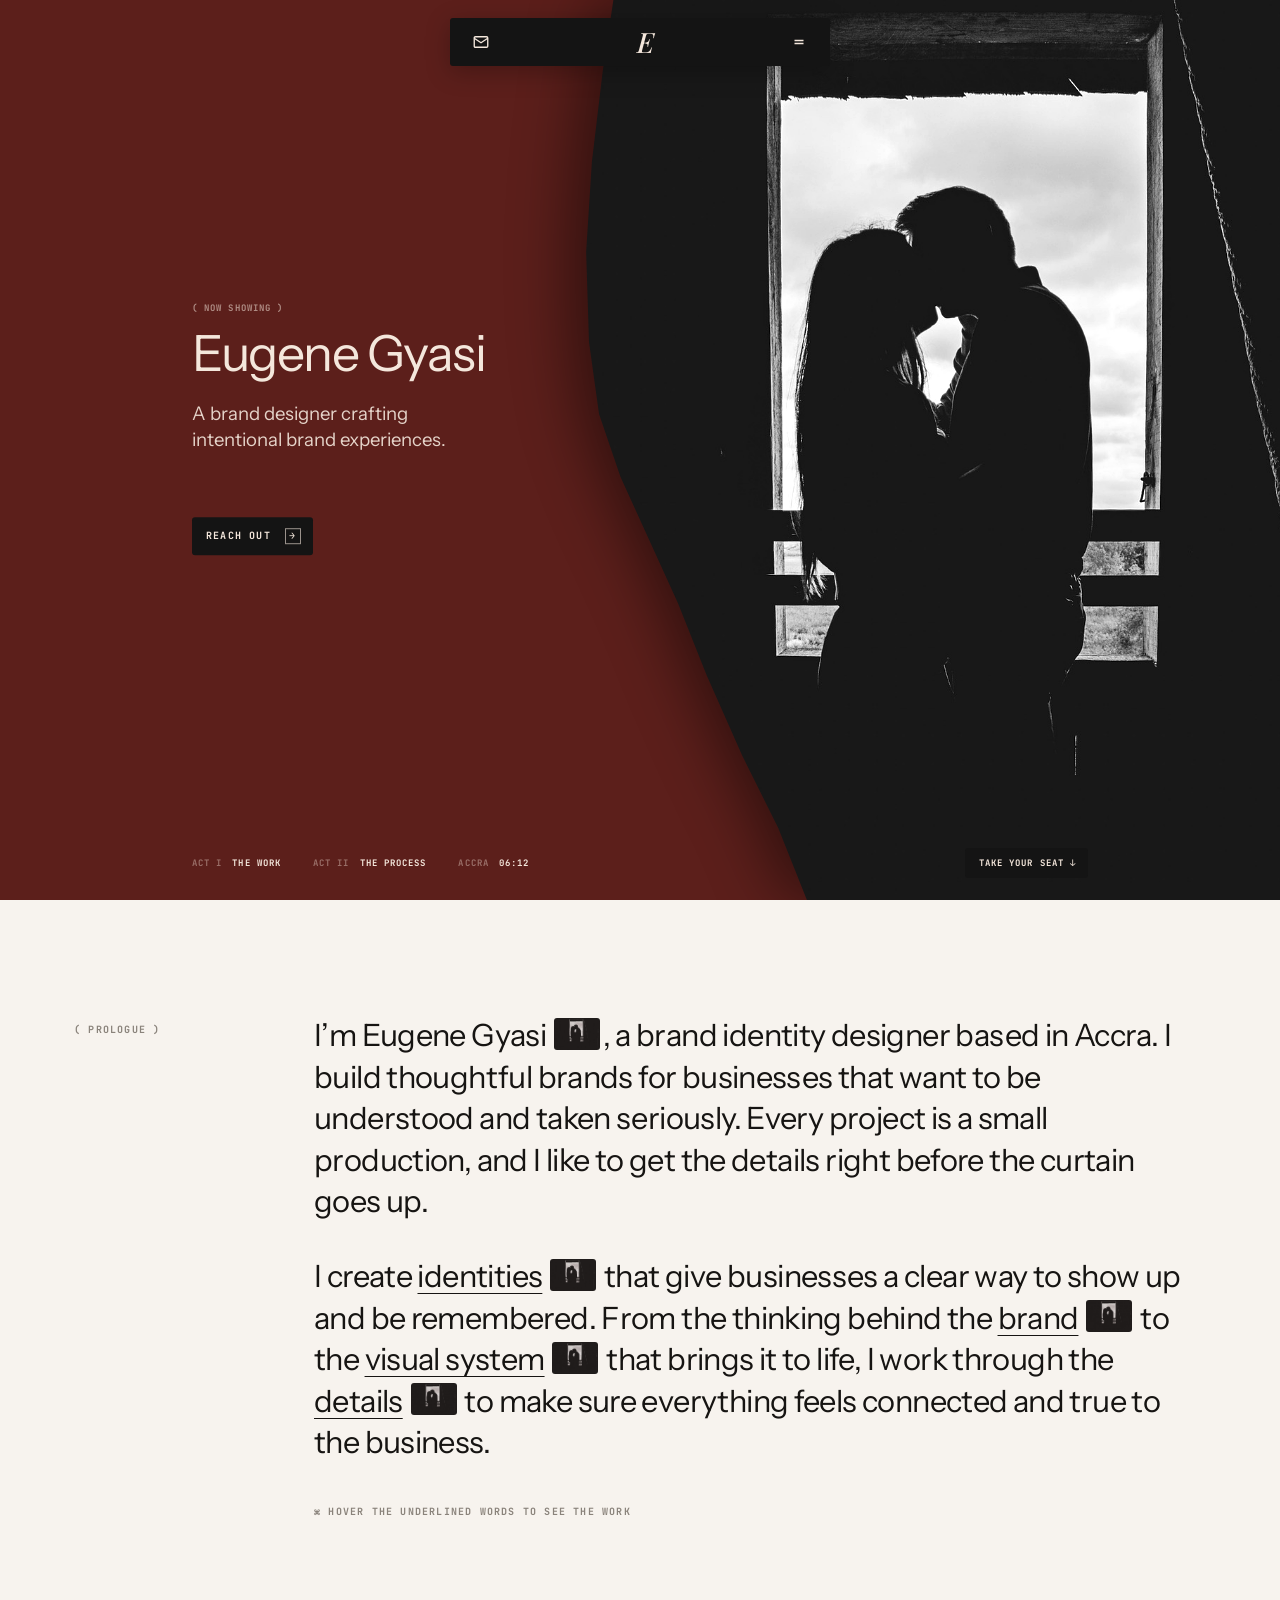
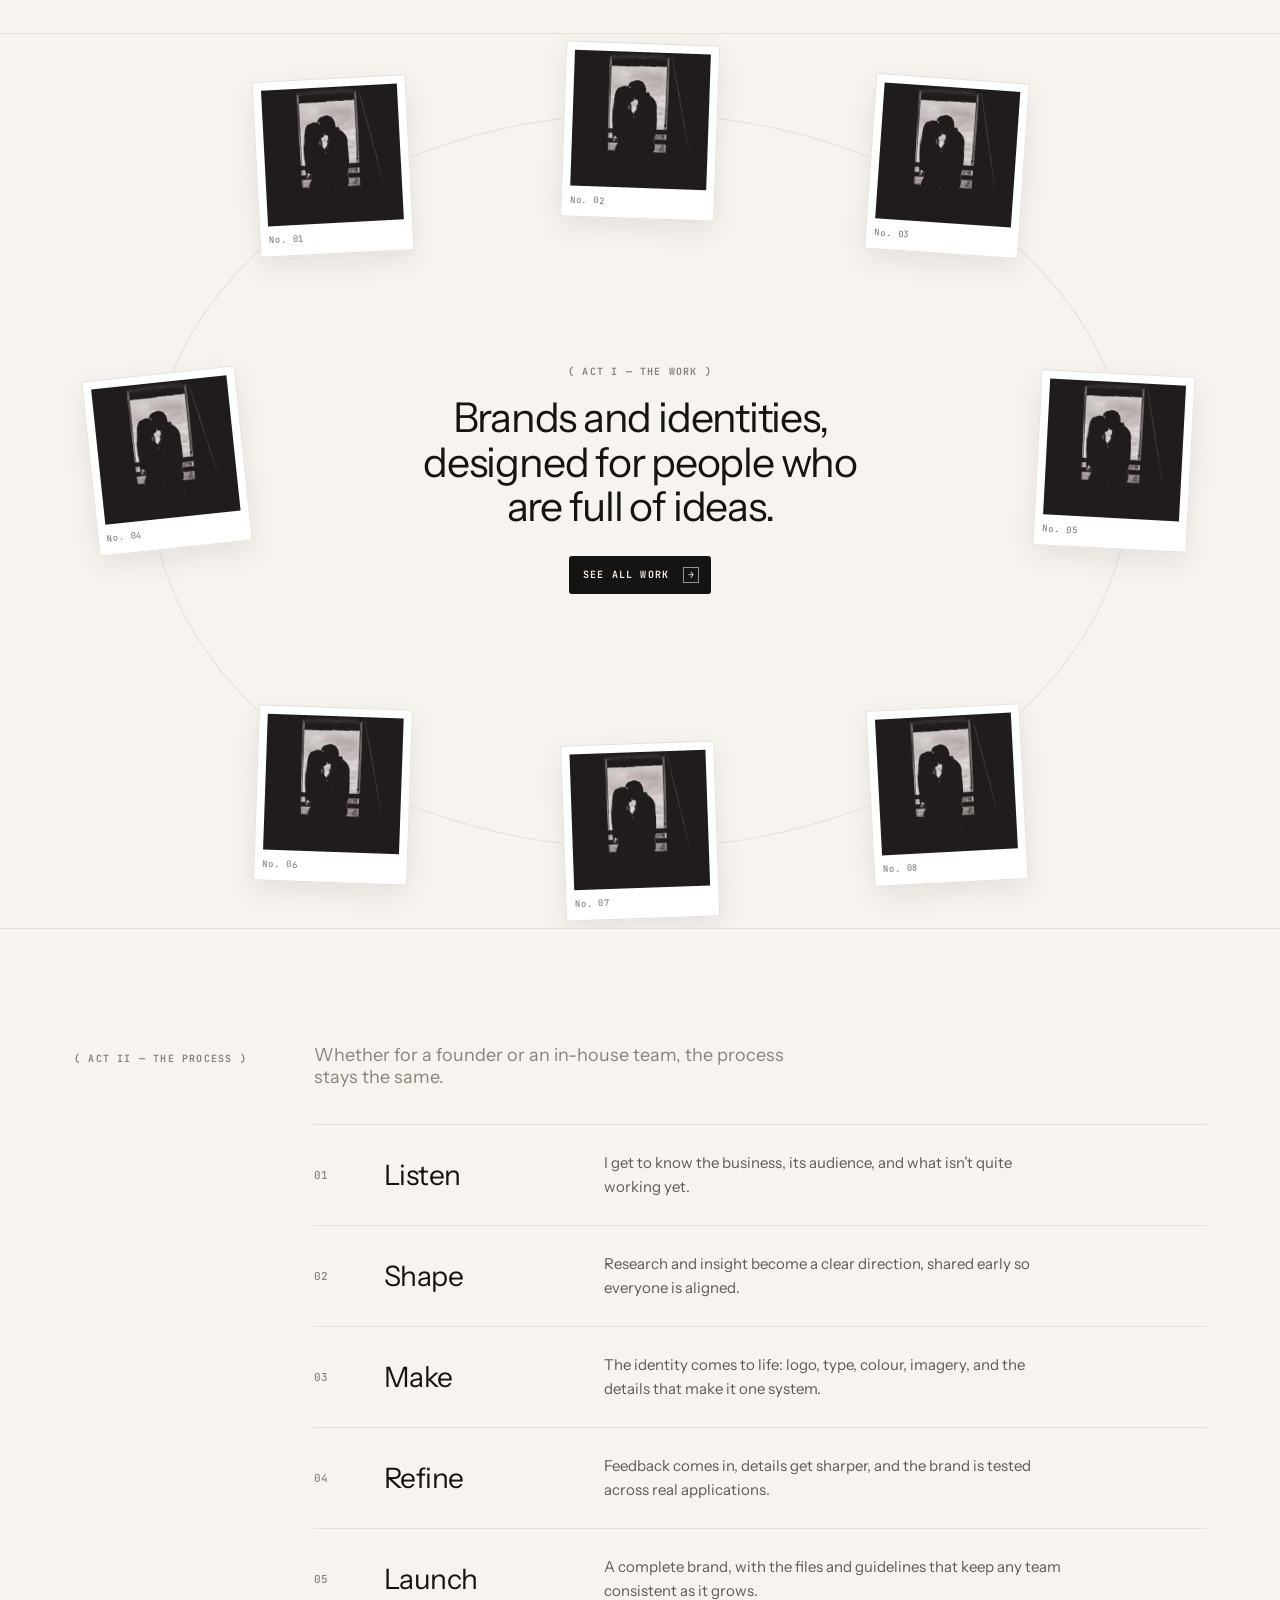
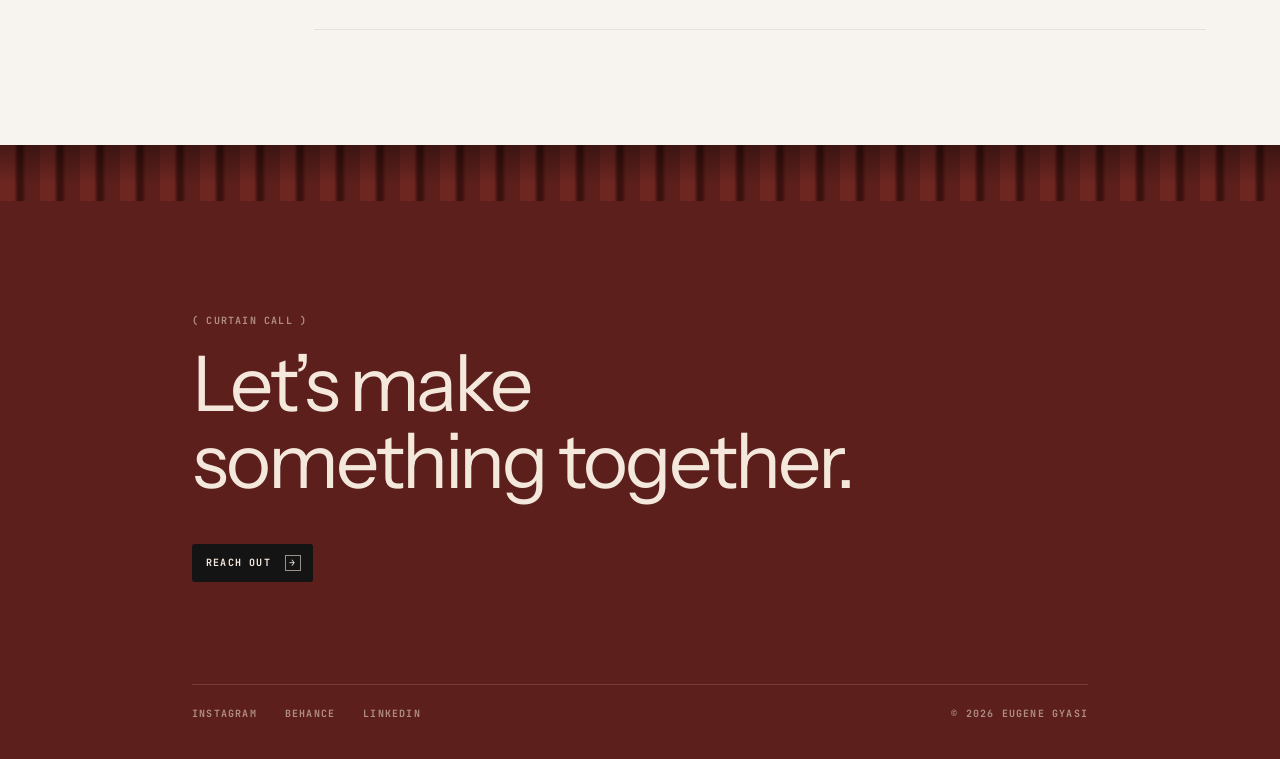
==== index.html @ b12bf0b9 "Add Eugene Gyasi portfolio site Home, work, project detail, process, about and contact pages.  Co-Au" ====
<!doctype html>
<html lang="en">
<head>
  <meta charset="UTF-8">
  <meta name="viewport" content="width=device-width, initial-scale=1.0">
  <title>Eugene Gyasi — Brand Designer</title>

  <link rel="preconnect" href="https://fonts.googleapis.com">
  <link rel="preconnect" href="https://fonts.gstatic.com" crossorigin>
  <link href="https://fonts.googleapis.com/css2?family=Instrument+Sans:wght@400;500&family=JetBrains+Mono:wght@500;700&family=Playfair+Display:ital,wght@1,500&display=swap" rel="stylesheet">

  <style>
    /* ============ TOKENS ============ */
    :root {
      --wine: #5c1f1b;
      --wine-deep: #3e1310;
      --cream: #f4e7dc;
      --cream-muted: rgba(244, 231, 220, .55);
      --paper: #f7f3ee;
      --ink: #161412;
      --muted: #8a837b;
      --line: #e6e0d8;
      --bar: #141414;

      --sans: 'Instrument Sans', 'Helvetica Neue', Arial, sans-serif;
      --mono: 'JetBrains Mono', ui-monospace, monospace;

      --gutter: clamp(20px, 15vw, 280px);
    }

    * { box-sizing: border-box; }
    html { scroll-behavior: smooth; }
    body {
      margin: 0;
      background: var(--paper);
      color: var(--ink);
      font-family: var(--sans);
      -webkit-font-smoothing: antialiased;
    }
    img { display: block; max-width: 100%; }
    a { color: inherit; text-decoration: none; }

    .label {
      font: 700 10px/1 var(--mono);
      letter-spacing: .12em;
      text-transform: uppercase;
    }

    /* Small dark button used for REACH OUT / TAKE YOUR SEAT */
    .btn {
      display: inline-flex;
      align-items: center;
      gap: 14px;
      background: var(--bar);
      color: var(--cream);
      padding: 0 12px 0 14px;
      height: 38px;
      border-radius: 3px;
      font: 700 10px/1 var(--mono);
      letter-spacing: .12em;
      text-transform: uppercase;
      white-space: nowrap;
      transition: background .25s ease, transform .25s ease;
    }
    .btn:hover { background: #000; transform: translateY(-1px); }
    .btn .box {
      display: inline-grid;
      place-items: center;
      width: 16px; height: 16px;
      border: 1px solid rgba(244,231,220,.6);
      font-size: 10px;
    }

    /* ============ NAV ============ */
    .nav {
      position: fixed;
      z-index: 50;
      top: 18px;
      left: 50%;
      transform: translateX(-50%);
      width: min(380px, calc(100% - 32px));
      height: 48px;
      background: var(--bar);
      border-radius: 3px;
      display: flex;
      align-items: center;
      justify-content: space-between;
      padding: 0 22px;
      color: var(--cream);
      box-shadow: 0 6px 24px rgba(0,0,0,.25);
    }
    .nav button {
      background: none; border: 0; padding: 0;
      color: inherit; cursor: pointer;
      display: grid; place-items: center;
    }
    .nav .contact-link {
      display: grid; place-items: center;
      width: 40px; height: 40px; margin-left: -11px;
      cursor: pointer; border-radius: 3px;
      transition: background .2s ease;
    }
    .nav .contact-link:hover { background: rgba(255,255,255,.08); }
    .nav .logo {
      font: italic 500 28px/1 'Playfair Display', Georgia, serif;
    }
    .menu {
      position: absolute;
      top: calc(100% + 6px);
      left: 0; right: 0;
      background: var(--bar);
      border-radius: 3px;
      padding: 10px;
      display: none;
    }
    .menu.open { display: block; }
    .menu a {
      display: flex;
      justify-content: space-between;
      padding: 14px 12px;
      border-bottom: 1px solid rgba(255,255,255,.07);
    }
    .menu a:last-child { border-bottom: 0; }
    .menu a:hover { background: rgba(255,255,255,.05); }

    /* ============ HERO ============ */
    .hero {
      position: relative;
      height: 100vh;
      min-height: 620px;
      background: var(--wine);
      color: var(--cream);
      overflow: hidden;
    }

    /* The image block on the right with a wavy "drape" edge */
    .hero-media {
      position: absolute;
      top: 0; bottom: 0;
      left: 44%;
      right: 0;
      filter: drop-shadow(-18px 0 30px rgba(0,0,0,.45));
    }
    .hero-media .clip {
      width: 100%; height: 100%;
      clip-path: polygon(
        7% 0, 5.5% 8%, 4% 18%, 3.2% 28%, 3.6% 38%, 5% 46%,
        8% 53%, 12% 60%, 16% 67%, 20% 75%, 25% 84%, 30% 92%, 34% 100%,
        100% 100%, 100% 0
      );
    }
    .hero-media img {
      width: 100%; height: 100%;
      object-fit: cover;
      object-position: 40% center;
      filter: grayscale(100%) contrast(1.08) brightness(1.15);
    }

    .hero-content {
      position: absolute;
      z-index: 2;
      left: var(--gutter);
      top: 50%;
      transform: translateY(-58%);
      max-width: 560px;
    }
    .hero-content .label { color: var(--cream-muted); font-size: 9px; }
    .hero h1 {
      font: 400 clamp(42px, 3.9vw, 76px)/1.05 var(--sans);
      letter-spacing: -.03em;
      margin: 14px 0 22px;
    }
    .hero-sub {
      font: 400 clamp(17px, 1.45vw, 26px)/1.4 var(--sans);
      color: var(--cream);
      opacity: .9;
      max-width: 22ch;
      margin: 0 0 clamp(36px, 5vw, 64px);
    }

    .hero-bottom {
      position: absolute;
      z-index: 2;
      left: var(--gutter);
      right: clamp(20px, 15vw, 280px);
      bottom: 22px;
      display: flex;
      align-items: center;
      gap: 32px;
      font: 700 9px/1 var(--mono);
      letter-spacing: .12em;
      text-transform: uppercase;
    }
    .hero-bottom .muted { color: rgba(244,231,220,.4); margin-right: 10px; }
    .hero-bottom a:hover { color: #fff; }
    .hero-bottom .btn { margin-left: auto; height: 30px; font-size: 9px; }

    /* ============ PROLOGUE ============ */
    .section {
      max-width: 1180px;
      margin: 0 auto;
      padding: clamp(64px, 9vw, 140px) 24px;
    }
    .split {
      display: grid;
      grid-template-columns: 200px 1fr;
      gap: 40px;
    }
    .section .label { color: var(--muted); padding-top: 10px; }

    .intro-copy {
      font: 400 clamp(22px, 2.4vw, 38px)/1.35 var(--sans);
      letter-spacing: -.02em;
    }
    .intro-copy p { margin: 0 0 1.1em; }
    .chip {
      display: inline-block;
      width: 1.5em; height: 1.05em;
      object-fit: cover;
      vertical-align: -0.12em;
      border-radius: 3px;
      margin: 0 .08em;
    }
    .hover-word {
      text-decoration: underline;
      text-decoration-thickness: 1px;
      text-underline-offset: .18em;
      cursor: pointer;
    }
    .hover-word:hover { color: var(--wine); }
    .hint { color: var(--muted); font-size: 10px; margin-top: 30px; }

    /* Floating preview for hover words */
    .preview {
      position: fixed;
      z-index: 40;
      width: 240px; height: 300px;
      pointer-events: none;
      border-radius: 4px;
      overflow: hidden;
      box-shadow: 0 20px 50px rgba(0,0,0,.25);
      opacity: 0;
      transform: translate(-50%, -110%) scale(.92);
      transition: opacity .2s ease, transform .2s ease;
    }
    .preview.show { opacity: 1; transform: translate(-50%, -110%) scale(1); }
    .preview img { width: 100%; height: 100%; object-fit: cover; }

    /* ============ WORK ============ */
    .work {
      position: relative;
      height: clamp(620px, 70vw, 900px);
      overflow: hidden;
      border-top: 1px solid var(--line);
      border-bottom: 1px solid var(--line);
      display: grid;
      place-items: center;
    }
    .orbit {
      position: absolute;
      left: 50%; top: 50%;
      width: min(78vw, 980px);
      aspect-ratio: 4 / 3;
      transform: translate(-50%, -50%);
      border: 1px solid var(--line);
      border-radius: 50%;
    }
    .work-center { position: relative; z-index: 3; text-align: center; padding: 0 20px; }
    .work-center .label { color: var(--muted); }
    .work-center h2 {
      font: 400 clamp(28px, 3.2vw, 52px)/1.08 var(--sans);
      letter-spacing: -.03em;
      margin: 18px 0 28px;
    }
    .card {
      position: absolute;
      z-index: 2;
      width: clamp(110px, 12vw, 190px);
      background: #fff;
      padding: 8px 8px 10px;
      border: 1px solid var(--line);
      box-shadow: 0 10px 28px rgba(0,0,0,.08);
      transition: transform .35s ease, box-shadow .35s ease;
    }
    .card:hover { transform: rotate(0) scale(1.06) !important; box-shadow: 0 20px 40px rgba(0,0,0,.16); z-index: 4; }
    .card img { width: 100%; aspect-ratio: 1; object-fit: cover; background: #ddd; }
    .card small { display: block; margin-top: 8px; font: 500 9px var(--mono); color: var(--muted); letter-spacing: .1em; }
    .c1 { left: 20%; top: 5%;  transform: rotate(-3deg); }
    .c2 { left: 50%; top: 1%;  transform: translateX(-50%) rotate(2deg); }
    .c3 { right: 20%; top: 5%; transform: rotate(4deg); }
    .c4 { left: 7%;  top: 38%; transform: rotate(-6deg); }
    .c5 { right: 7%; top: 38%; transform: rotate(3deg); }
    .c6 { left: 20%; bottom: 5%; transform: rotate(2deg); }
    .c7 { left: 50%; bottom: 1%; transform: translateX(-50%) rotate(-2deg); }
    .c8 { right: 20%; bottom: 5%; transform: rotate(-3deg); }

    /* ============ PROCESS ============ */
    .process-lead { font-size: 18px; color: var(--muted); margin: 0 0 36px; max-width: 40ch; }
    .step {
      display: grid;
      grid-template-columns: 70px 220px 1fr;
      align-items: center;
      padding: 26px 0;
      border-top: 1px solid var(--line);
      transition: padding-left .3s ease;
    }
    .step:last-child { border-bottom: 1px solid var(--line); }
    .step:hover { padding-left: 12px; }
    .step-num { font: 500 11px var(--mono); color: var(--muted); }
    .step h3 { font: 400 clamp(24px, 2.2vw, 34px)/1 var(--sans); letter-spacing: -.02em; margin: 0; }
    .step p { margin: 0; color: #5f5a54; font-size: 15px; line-height: 1.6; max-width: 46ch; }
    .step-thumb { display: none; }

    /* ============ FOOTER ============ */
    .curtain {
      height: 56px;
      background:
        linear-gradient(to bottom, rgba(0,0,0,.35), transparent 70%),
        repeating-linear-gradient(90deg, #6e2621 0 14px, #3a110e 18px 22px, #5c1f1b 26px 40px);
    }
    .footer {
      background: var(--wine);
      color: var(--cream);
      padding: clamp(64px, 9vw, 130px) var(--gutter) 40px;
    }
    .footer .label { color: var(--cream-muted); }
    .footer h2 {
      font: 400 clamp(44px, 6vw, 104px)/1 var(--sans);
      letter-spacing: -.04em;
      margin: 20px 0 44px;
    }
    .footer-row {
      display: flex; flex-wrap: wrap; gap: 24px 40px;
      align-items: center; justify-content: space-between;
      margin-top: clamp(64px, 8vw, 120px);
      padding-top: 24px;
      border-top: 1px solid rgba(244,231,220,.15);
    }
    .footer-row nav { display: flex; gap: 28px; }
    .footer-row a:hover { color: #fff; }
    .footer-row .label { font-size: 9px; }

    /* ============ RESPONSIVE ============ */
    @media (max-width: 900px) {
      .hero { min-height: 720px; }
      .hero-media { left: 0; top: 52%; filter: drop-shadow(0 -14px 24px rgba(0,0,0,.4)); }
      .hero-media .clip {
        clip-path: polygon(0 12%, 15% 6%, 35% 2%, 55% 0, 75% 4%, 90% 10%, 100% 16%, 100% 100%, 0 100%);
      }
      .hero-content { top: 110px; transform: none; right: 20px; }
      .hero-bottom { left: 20px; right: 20px; gap: 18px; }
      .hero-bottom .hide-sm { display: none; }

      .split { grid-template-columns: 1fr; gap: 20px; }
      .step { grid-template-columns: 44px 1fr; row-gap: 10px; }
      .step p { grid-column: 2; }

      .work { height: auto; display: block; padding: 70px 20px; }
      .orbit { display: none; }
      .work-center { margin-bottom: 40px; }
      .cards { display: grid; grid-template-columns: repeat(2, 1fr); gap: 16px; }
      .card { position: static; width: auto; transform: none !important; }
    }
    @media (min-width: 901px) {
      .cards { display: contents; }
    }
  </style>
</head>

<body>

  <!-- ================= NAV ================= -->
  <nav class="nav" aria-label="Main navigation">
    <a href="contact.html" class="contact-link" aria-label="Contact" title="Contact">
      <svg width="18" height="18" viewBox="0 0 24 24" fill="none" stroke="currentColor" stroke-width="1.8">
        <rect x="3" y="5" width="18" height="14" rx="1.5"/>
        <path d="M3 7l9 6 9-6"/>
      </svg>
    </a>

    <a href="#top" class="logo" aria-label="Home">E</a>

    <button id="menuButton" aria-label="Open menu" aria-expanded="false">
      <svg width="18" height="18" viewBox="0 0 24 24" fill="none" stroke="currentColor" stroke-width="1.8">
        <path d="M6 10h12M6 14h12"/>
      </svg>
    </button>

    <div class="menu label" id="menu">
      <a href="work.html">The Work</a>
      <a href="process.html">The Process</a>
      <a href="about.html">About</a>
      <a href="contact.html">Contact</a>
    </div>
  </nav>

  <!-- ================= HERO ================= -->
  <header class="hero" id="top">

    <div class="hero-media" aria-hidden="true">
      <div class="clip">
        <!-- Replace with your own hero image (e.g. a fabric / drape shot) -->
        <img src="images/image.png" alt="">
      </div>
    </div>

    <div class="hero-content">
      <div class="label">( Now Showing )</div>
      <h1>Eugene Gyasi</h1>
      <p class="hero-sub">A brand designer crafting intentional brand experiences.</p>
      <a href="#contact" class="btn">Reach Out <span class="box">→</span></a>
    </div>

    <div class="hero-bottom">
      <a href="#work"><span class="muted">Act I</span>The Work</a>
      <a href="#process" class="hide-sm"><span class="muted">Act II</span>The Process</a>
      <span><span class="muted">Accra</span><span id="clock">--:--</span></span>
      <a href="#prologue" class="btn">Take Your Seat ↓</a>
    </div>
  </header>

  <main>

    <!-- ================= PROLOGUE ================= -->
    <section class="section split" id="prologue">
      <div class="label">( Prologue )</div>

      <div class="intro-copy">
        <p>
          I’m Eugene Gyasi <img class="chip" src="https://picsum.photos/seed/eugene-portrait/120/80" alt="">,
          a brand identity designer based in Accra. I build thoughtful brands for businesses that want
          to be understood and taken seriously. Every project is a small production, and I like to get
          the details right before the curtain goes up.
        </p>
        <p>
          I create <span class="hover-word" data-img="https://picsum.photos/seed/identity-work/480/600">identities</span>
          <img class="chip" src="https://picsum.photos/seed/identity-chip/120/80" alt="">
          that give businesses a clear way to show up and be remembered. From the thinking behind the
          <span class="hover-word" data-img="https://picsum.photos/seed/brand-strategy/480/600">brand</span>
          <img class="chip" src="https://picsum.photos/seed/brand-chip/120/80" alt="">
          to the <span class="hover-word" data-img="https://picsum.photos/seed/visual-system/480/600">visual system</span>
          <img class="chip" src="https://picsum.photos/seed/system-chip/120/80" alt="">
          that brings it to life, I work through the
          <span class="hover-word" data-img="https://picsum.photos/seed/fine-details/480/600">details</span>
          <img class="chip" src="https://picsum.photos/seed/details-chip/120/80" alt="">
          to make sure everything feels connected and true to the business.
        </p>
        <div class="label hint">⌘ Hover the underlined words to see the work</div>
      </div>
    </section>

    <!-- ================= WORK ================= -->
    <section class="work" id="work">
      <div class="orbit" aria-hidden="true"></div>

      <div class="work-center">
        <div class="label">( Act I — The Work )</div>
        <h2>Brands and identities,<br>designed for people who<br>are full of ideas.</h2>
        <a class="btn" href="work.html">See All Work <span class="box">→</span></a>
      </div>

      <div class="cards">
        <a href="#" class="card c1"><img src="https://picsum.photos/seed/work-01/400/400" alt="Project 01"><small>No. 01</small></a>
        <a href="#" class="card c2"><img src="https://picsum.photos/seed/work-02/400/400" alt="Project 02"><small>No. 02</small></a>
        <a href="#" class="card c3"><img src="https://picsum.photos/seed/work-03/400/400" alt="Project 03"><small>No. 03</small></a>
        <a href="#" class="card c4"><img src="https://picsum.photos/seed/work-04/400/400" alt="Project 04"><small>No. 04</small></a>
        <a href="#" class="card c5"><img src="https://picsum.photos/seed/work-05/400/400" alt="Project 05"><small>No. 05</small></a>
        <a href="#" class="card c6"><img src="https://picsum.photos/seed/work-06/400/400" alt="Project 06"><small>No. 06</small></a>
        <a href="#" class="card c7"><img src="https://picsum.photos/seed/work-07/400/400" alt="Project 07"><small>No. 07</small></a>
        <a href="#" class="card c8"><img src="https://picsum.photos/seed/work-08/400/400" alt="Project 08"><small>No. 08</small></a>
      </div>
    </section>

    <!-- ================= PROCESS ================= -->
    <section class="section split" id="process">
      <div class="label">( Act II — The Process )</div>

      <div>
        <p class="process-lead">Whether for a founder or an in-house team, the process stays the same.</p>

        <div class="step"><span class="step-num">01</span><h3>Listen</h3>
          <p>I get to know the business, its audience, and what isn’t quite working yet.</p></div>
        <div class="step"><span class="step-num">02</span><h3>Shape</h3>
          <p>Research and insight become a clear direction, shared early so everyone is aligned.</p></div>
        <div class="step"><span class="step-num">03</span><h3>Make</h3>
          <p>The identity comes to life: logo, type, colour, imagery, and the details that make it one system.</p></div>
        <div class="step"><span class="step-num">04</span><h3>Refine</h3>
          <p>Feedback comes in, details get sharper, and the brand is tested across real applications.</p></div>
        <div class="step"><span class="step-num">05</span><h3>Launch</h3>
          <p>A complete brand, with the files and guidelines that keep any team consistent as it grows.</p></div>
      </div>
    </section>

  </main>

  <!-- ================= FOOTER ================= -->
  <div class="curtain" aria-hidden="true"></div>

  <footer class="footer" id="contact">
    <div class="label">( Curtain Call )</div>
    <h2>Let’s make<br>something together.</h2>
    <a href="mailto:hello@eugenegyasi.com" class="btn">Reach Out <span class="box">→</span></a>

    <div class="footer-row label">
      <nav>
        <a href="#">Instagram</a>
        <a href="#">Behance</a>
        <a href="#">LinkedIn</a>
      </nav>
      <span>© <span id="year"></span> Eugene Gyasi</span>
    </div>
  </footer>

  <!-- Hover preview element -->
  <div class="preview" id="preview"><img alt=""></div>

  <script>
    // Menu toggle
    const menuBtn = document.getElementById('menuButton');
    const menu = document.getElementById('menu');
    menuBtn.addEventListener('click', () => {
      const open = menu.classList.toggle('open');
      menuBtn.setAttribute('aria-expanded', open);
    });
    menu.querySelectorAll('a').forEach(a => a.addEventListener('click', () => {
      menu.classList.remove('open');
      menuBtn.setAttribute('aria-expanded', false);
    }));

    // Live Accra clock
    const clock = document.getElementById('clock');
    const tick = () => {
      clock.textContent = new Intl.DateTimeFormat('en-GB', {
        hour: '2-digit', minute: '2-digit', timeZone: 'Africa/Accra'
      }).format(new Date());
    };
    tick(); setInterval(tick, 15000);

    document.getElementById('year').textContent = new Date().getFullYear();

    // Hover-word image preview that follows the cursor
    const preview = document.getElementById('preview');
    const previewImg = preview.querySelector('img');
    document.querySelectorAll('.hover-word').forEach(word => {
      word.addEventListener('mouseenter', () => {
        previewImg.src = word.dataset.img;
        preview.classList.add('show');
      });
      word.addEventListener('mousemove', e => {
        preview.style.left = e.clientX + 'px';
        preview.style.top = e.clientY + 'px';
      });
      word.addEventListener('mouseleave', () => preview.classList.remove('show'));
    });

    // If a placeholder image fails to load (offline), fall back to the local image
    document.querySelectorAll('img').forEach(img => {
      img.addEventListener('error', () => {
        if (!img.src.endsWith('images/image.png')) img.src = 'images/image.png';
      }, { once: true });
    });
  </script>

</body>
</html>
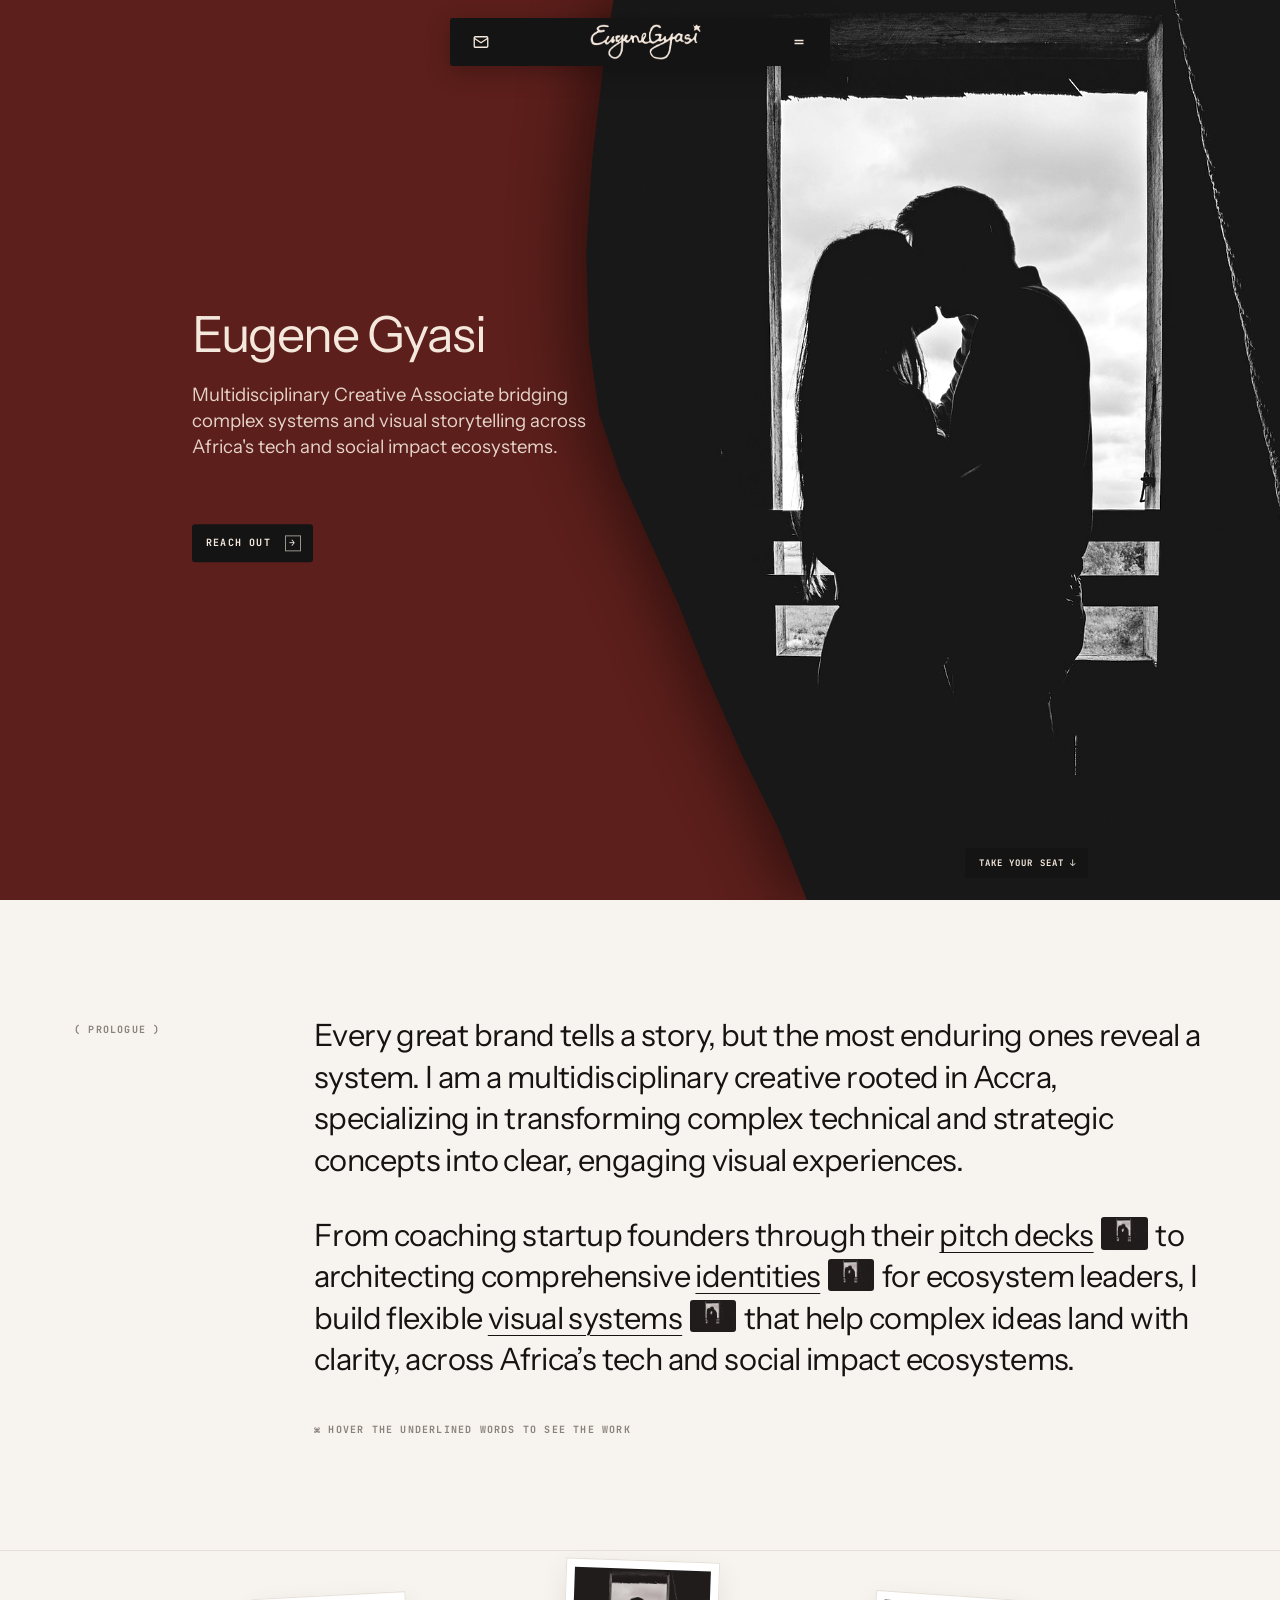
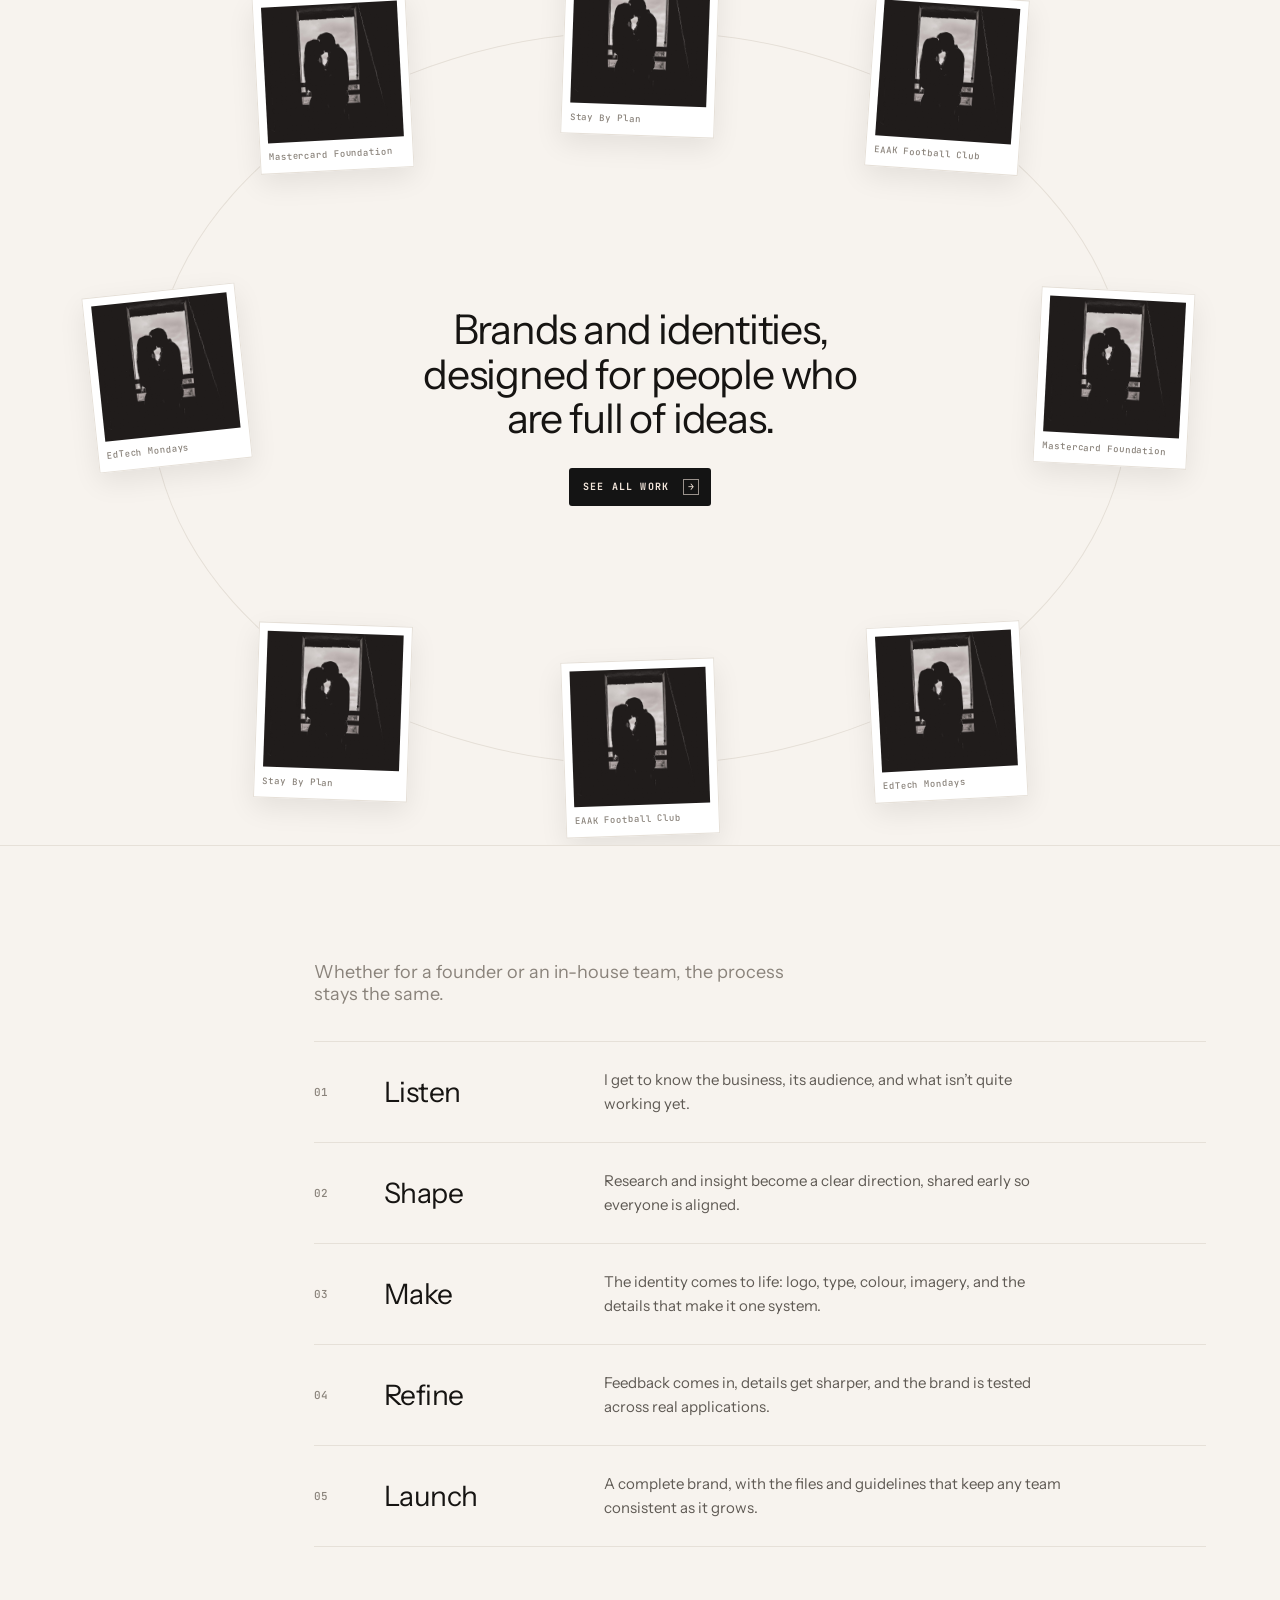
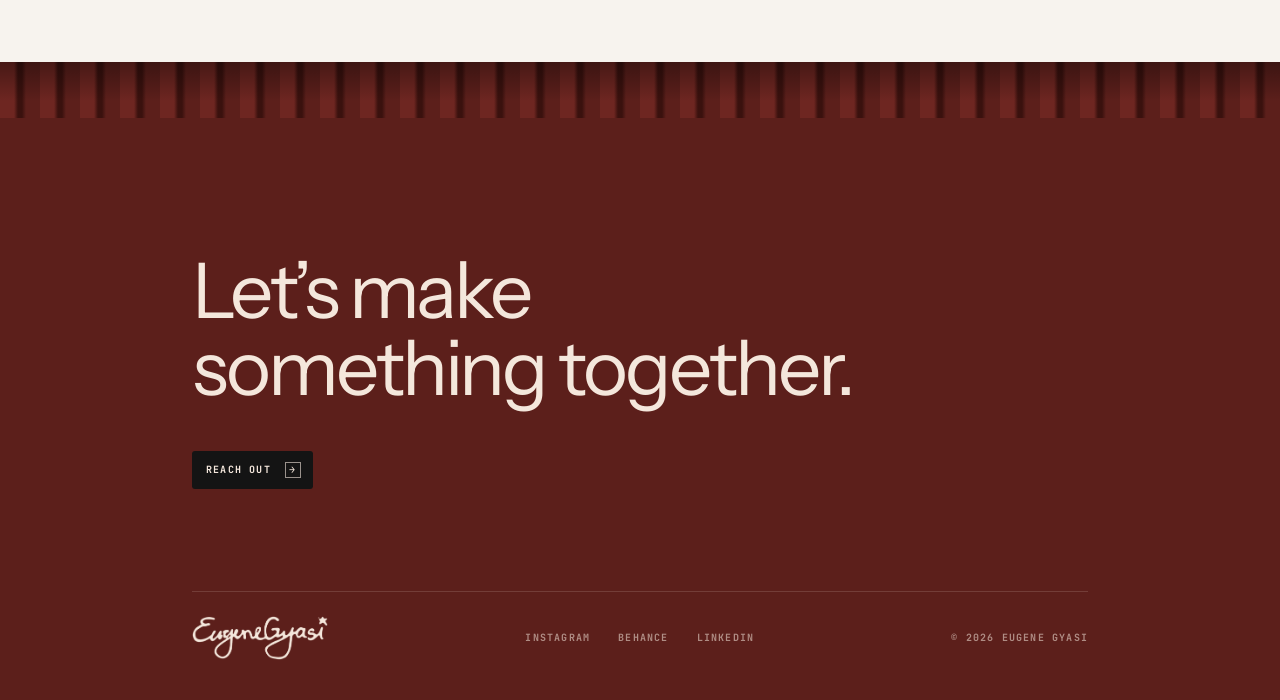
==== commit 636bbea2: "Add real projects, case study pages, services page and logo - Replace sample projects with Mastercar" ====
--- a/index.html
+++ b/index.html
@@ -4,6 +4,8 @@
   <meta charset="UTF-8">
   <meta name="viewport" content="width=device-width, initial-scale=1.0">
   <title>Eugene Gyasi — Brand Designer</title>
+  <link rel="icon" type="image/png" href="images/favicon.png">
+  <link rel="apple-touch-icon" href="images/apple-touch-icon.png">
 
   <link rel="preconnect" href="https://fonts.googleapis.com">
   <link rel="preconnect" href="https://fonts.gstatic.com" crossorigin>
@@ -101,9 +103,9 @@
       transition: background .2s ease;
     }
     .nav .contact-link:hover { background: rgba(255,255,255,.08); }
-    .nav .logo {
-      font: italic 500 28px/1 'Playfair Display', Georgia, serif;
-    }
+    .nav .logo { display: block; line-height: 0; transition: opacity .2s ease; }
+    .nav .logo:hover { opacity: .8; }
+    .nav .logo img { height: 36px; width: auto; }
     .menu {
       position: absolute;
       top: calc(100% + 6px);
@@ -174,7 +176,7 @@
       font: 400 clamp(17px, 1.45vw, 26px)/1.4 var(--sans);
       color: var(--cream);
       opacity: .9;
-      max-width: 22ch;
+      max-width: 34ch;
       margin: 0 0 clamp(36px, 5vw, 64px);
     }
 
@@ -364,6 +366,8 @@
     @media (min-width: 901px) {
       .cards { display: contents; }
     }
+      .footer-logo { display: block; line-height: 0; }
+    .footer-logo img { height: 44px; width: auto; }
   </style>
 </head>
 
@@ -378,7 +382,7 @@
       </svg>
     </a>
 
-    <a href="#top" class="logo" aria-label="Home">E</a>
+    <a href="#top" class="logo" aria-label="Eugene Gyasi — Home"><img src="images/logo-cream.png" alt="Eugene Gyasi" width="1246" height="402"></a>
 
     <button id="menuButton" aria-label="Open menu" aria-expanded="false">
       <svg width="18" height="18" viewBox="0 0 24 24" fill="none" stroke="currentColor" stroke-width="1.8">
@@ -388,6 +392,8 @@
 
     <div class="menu label" id="menu">
       <a href="work.html">The Work</a>
+      <a href="case-studies/index.html">Case Studies</a>
+      <a href="services.html">Services</a>
       <a href="process.html">The Process</a>
       <a href="about.html">About</a>
       <a href="contact.html">Contact</a>
@@ -405,16 +411,12 @@
     </div>
 
     <div class="hero-content">
-      <div class="label">( Now Showing )</div>
       <h1>Eugene Gyasi</h1>
-      <p class="hero-sub">A brand designer crafting intentional brand experiences.</p>
-      <a href="#contact" class="btn">Reach Out <span class="box">→</span></a>
+      <p class="hero-sub">Multidisciplinary Creative Associate bridging complex systems and visual storytelling across Africa's tech and social impact ecosystems.</p>
+      <a href="contact.html" class="btn">Reach Out <span class="box">→</span></a>
     </div>
 
     <div class="hero-bottom">
-      <a href="#work"><span class="muted">Act I</span>The Work</a>
-      <a href="#process" class="hide-sm"><span class="muted">Act II</span>The Process</a>
-      <span><span class="muted">Accra</span><span id="clock">--:--</span></span>
       <a href="#prologue" class="btn">Take Your Seat ↓</a>
     </div>
   </header>
@@ -427,23 +429,21 @@
 
       <div class="intro-copy">
         <p>
-          I’m Eugene Gyasi <img class="chip" src="https://picsum.photos/seed/eugene-portrait/120/80" alt="">,
-          a brand identity designer based in Accra. I build thoughtful brands for businesses that want
-          to be understood and taken seriously. Every project is a small production, and I like to get
-          the details right before the curtain goes up.
+          Every great brand tells a story, but the most enduring ones reveal a system. I am a
+          multidisciplinary creative rooted in Accra, specializing in transforming complex technical
+          and strategic concepts into clear, engaging visual experiences.
         </p>
         <p>
-          I create <span class="hover-word" data-img="https://picsum.photos/seed/identity-work/480/600">identities</span>
+          From coaching startup founders through their
+          <span class="hover-word" data-img="https://picsum.photos/seed/pitch-decks/480/600">pitch decks</span>
+          <img class="chip" src="https://picsum.photos/seed/brand-chip/120/80" alt="">
+          to architecting comprehensive
+          <span class="hover-word" data-img="https://picsum.photos/seed/identity-work/480/600">identities</span>
           <img class="chip" src="https://picsum.photos/seed/identity-chip/120/80" alt="">
-          that give businesses a clear way to show up and be remembered. From the thinking behind the
-          <span class="hover-word" data-img="https://picsum.photos/seed/brand-strategy/480/600">brand</span>
-          <img class="chip" src="https://picsum.photos/seed/brand-chip/120/80" alt="">
-          to the <span class="hover-word" data-img="https://picsum.photos/seed/visual-system/480/600">visual system</span>
+          for ecosystem leaders, I build flexible
+          <span class="hover-word" data-img="https://picsum.photos/seed/visual-system/480/600">visual systems</span>
           <img class="chip" src="https://picsum.photos/seed/system-chip/120/80" alt="">
-          that brings it to life, I work through the
-          <span class="hover-word" data-img="https://picsum.photos/seed/fine-details/480/600">details</span>
-          <img class="chip" src="https://picsum.photos/seed/details-chip/120/80" alt="">
-          to make sure everything feels connected and true to the business.
+          that help complex ideas land with clarity, across Africa’s tech and social impact ecosystems.
         </p>
         <div class="label hint">⌘ Hover the underlined words to see the work</div>
       </div>
@@ -454,26 +454,25 @@
       <div class="orbit" aria-hidden="true"></div>
 
       <div class="work-center">
-        <div class="label">( Act I — The Work )</div>
         <h2>Brands and identities,<br>designed for people who<br>are full of ideas.</h2>
         <a class="btn" href="work.html">See All Work <span class="box">→</span></a>
       </div>
 
       <div class="cards">
-        <a href="#" class="card c1"><img src="https://picsum.photos/seed/work-01/400/400" alt="Project 01"><small>No. 01</small></a>
-        <a href="#" class="card c2"><img src="https://picsum.photos/seed/work-02/400/400" alt="Project 02"><small>No. 02</small></a>
-        <a href="#" class="card c3"><img src="https://picsum.photos/seed/work-03/400/400" alt="Project 03"><small>No. 03</small></a>
-        <a href="#" class="card c4"><img src="https://picsum.photos/seed/work-04/400/400" alt="Project 04"><small>No. 04</small></a>
-        <a href="#" class="card c5"><img src="https://picsum.photos/seed/work-05/400/400" alt="Project 05"><small>No. 05</small></a>
-        <a href="#" class="card c6"><img src="https://picsum.photos/seed/work-06/400/400" alt="Project 06"><small>No. 06</small></a>
-        <a href="#" class="card c7"><img src="https://picsum.photos/seed/work-07/400/400" alt="Project 07"><small>No. 07</small></a>
-        <a href="#" class="card c8"><img src="https://picsum.photos/seed/work-08/400/400" alt="Project 08"><small>No. 08</small></a>
+        <a href="case-studies/mastercard-foundation-edtech-fellowship.html" class="card c1"><img src="https://picsum.photos/seed/mcf-hero/400/400" alt="Mastercard Foundation"><small>Mastercard Foundation</small></a>
+        <a href="case-studies/stay-by-plan.html" class="card c2"><img src="https://picsum.photos/seed/sbp-hero/400/400" alt="Stay By Plan"><small>Stay By Plan</small></a>
+        <a href="case-studies/eaak-football-club.html" class="card c3"><img src="https://picsum.photos/seed/eaak-hero/400/400" alt="EAAK Football Club"><small>EAAK Football Club</small></a>
+        <a href="case-studies/edtech-mondays.html" class="card c4"><img src="https://picsum.photos/seed/etm-hero/400/400" alt="EdTech Mondays"><small>EdTech Mondays</small></a>
+        <a href="case-studies/mastercard-foundation-edtech-fellowship.html" class="card c5"><img src="https://picsum.photos/seed/mcf-4/400/400" alt="Mastercard Foundation"><small>Mastercard Foundation</small></a>
+        <a href="case-studies/stay-by-plan.html" class="card c6"><img src="https://picsum.photos/seed/sbp-4/400/400" alt="Stay By Plan"><small>Stay By Plan</small></a>
+        <a href="case-studies/eaak-football-club.html" class="card c7"><img src="https://picsum.photos/seed/eaak-4/400/400" alt="EAAK Football Club"><small>EAAK Football Club</small></a>
+        <a href="case-studies/edtech-mondays.html" class="card c8"><img src="https://picsum.photos/seed/etm-4/400/400" alt="EdTech Mondays"><small>EdTech Mondays</small></a>
       </div>
     </section>
 
     <!-- ================= PROCESS ================= -->
     <section class="section split" id="process">
-      <div class="label">( Act II — The Process )</div>
+      <div aria-hidden="true"></div>
 
       <div>
         <p class="process-lead">Whether for a founder or an in-house team, the process stays the same.</p>
@@ -497,11 +496,11 @@
   <div class="curtain" aria-hidden="true"></div>
 
   <footer class="footer" id="contact">
-    <div class="label">( Curtain Call )</div>
     <h2>Let’s make<br>something together.</h2>
-    <a href="mailto:hello@eugenegyasi.com" class="btn">Reach Out <span class="box">→</span></a>
+    <a href="contact.html" class="btn">Reach Out <span class="box">→</span></a>
 
     <div class="footer-row label">
+      <a href="index.html" class="footer-logo" aria-label="Eugene Gyasi — Home"><img src="images/logo-cream.png" alt="Eugene Gyasi" width="1246" height="402"></a>
       <nav>
         <a href="#">Instagram</a>
         <a href="#">Behance</a>
@@ -526,15 +525,6 @@
       menu.classList.remove('open');
       menuBtn.setAttribute('aria-expanded', false);
     }));
-
-    // Live Accra clock
-    const clock = document.getElementById('clock');
-    const tick = () => {
-      clock.textContent = new Intl.DateTimeFormat('en-GB', {
-        hour: '2-digit', minute: '2-digit', timeZone: 'Africa/Accra'
-      }).format(new Date());
-    };
-    tick(); setInterval(tick, 15000);
 
     document.getElementById('year').textContent = new Date().getFullYear();
 
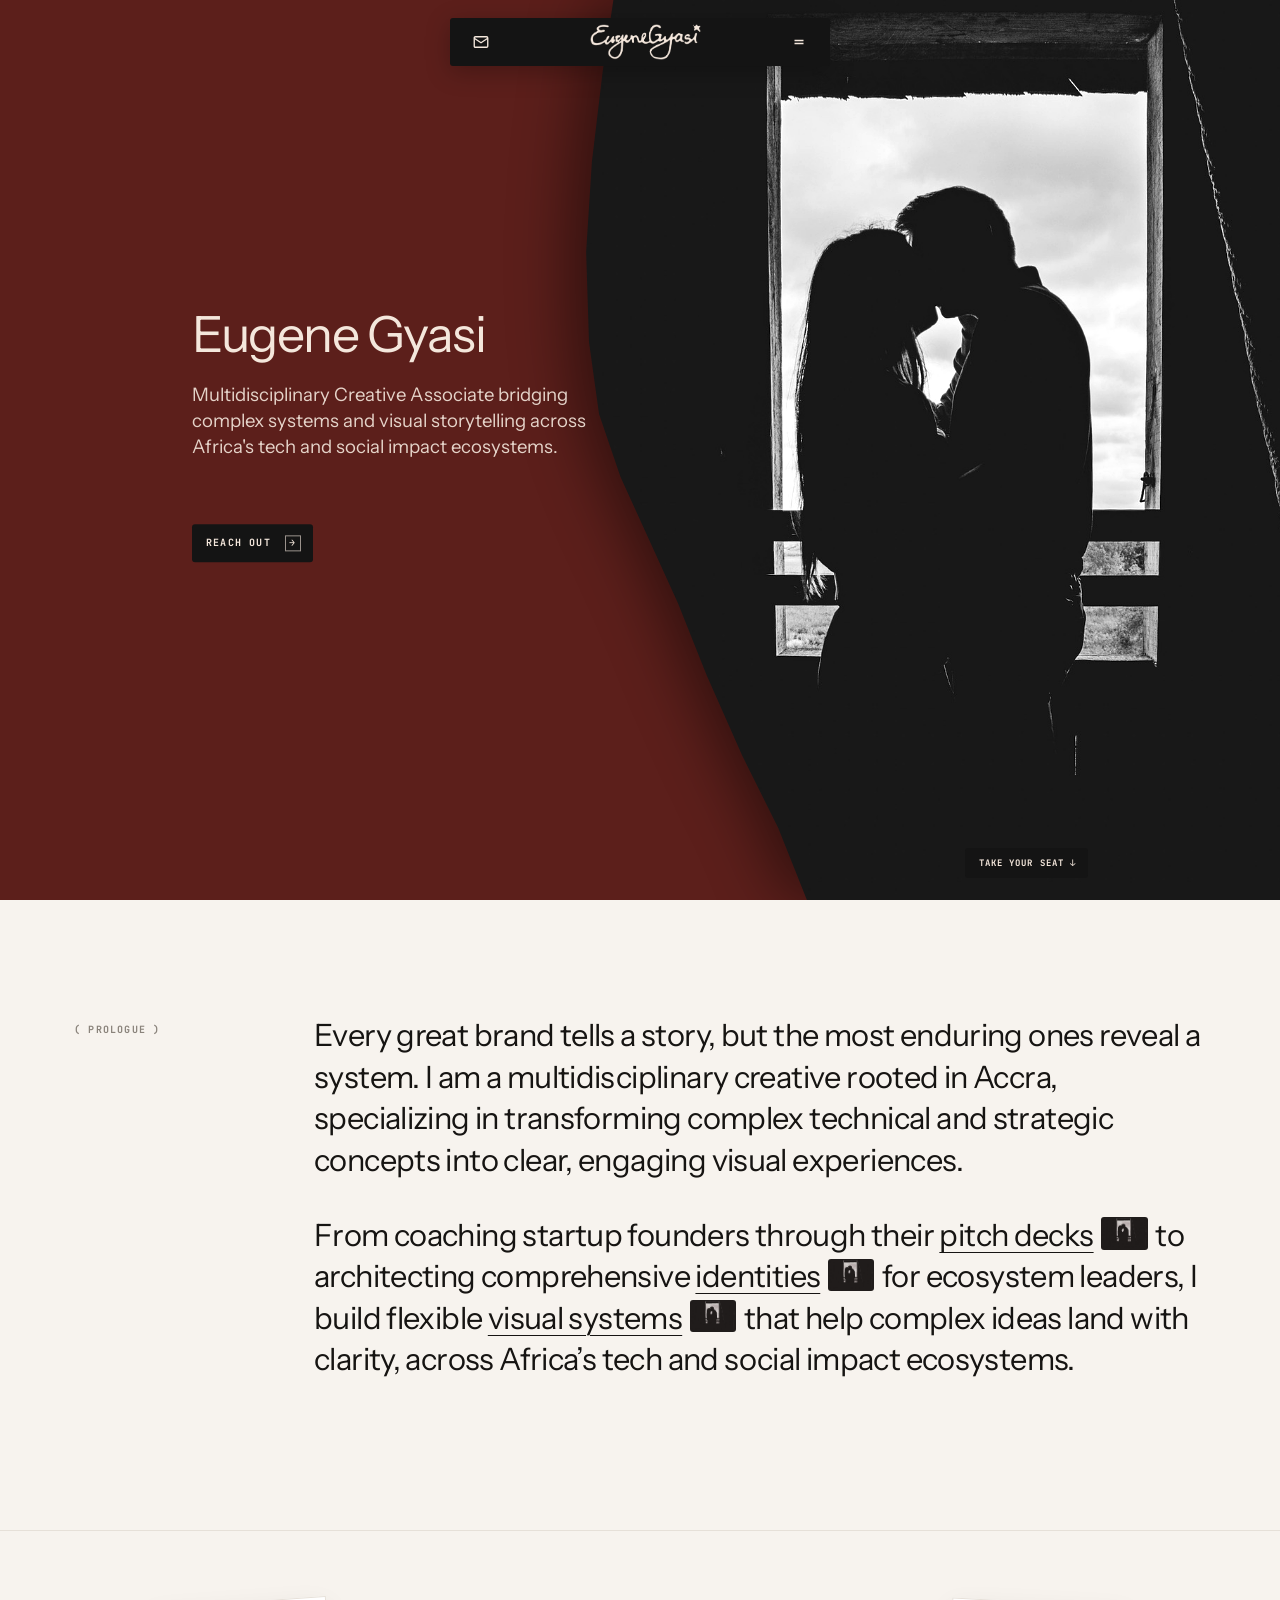
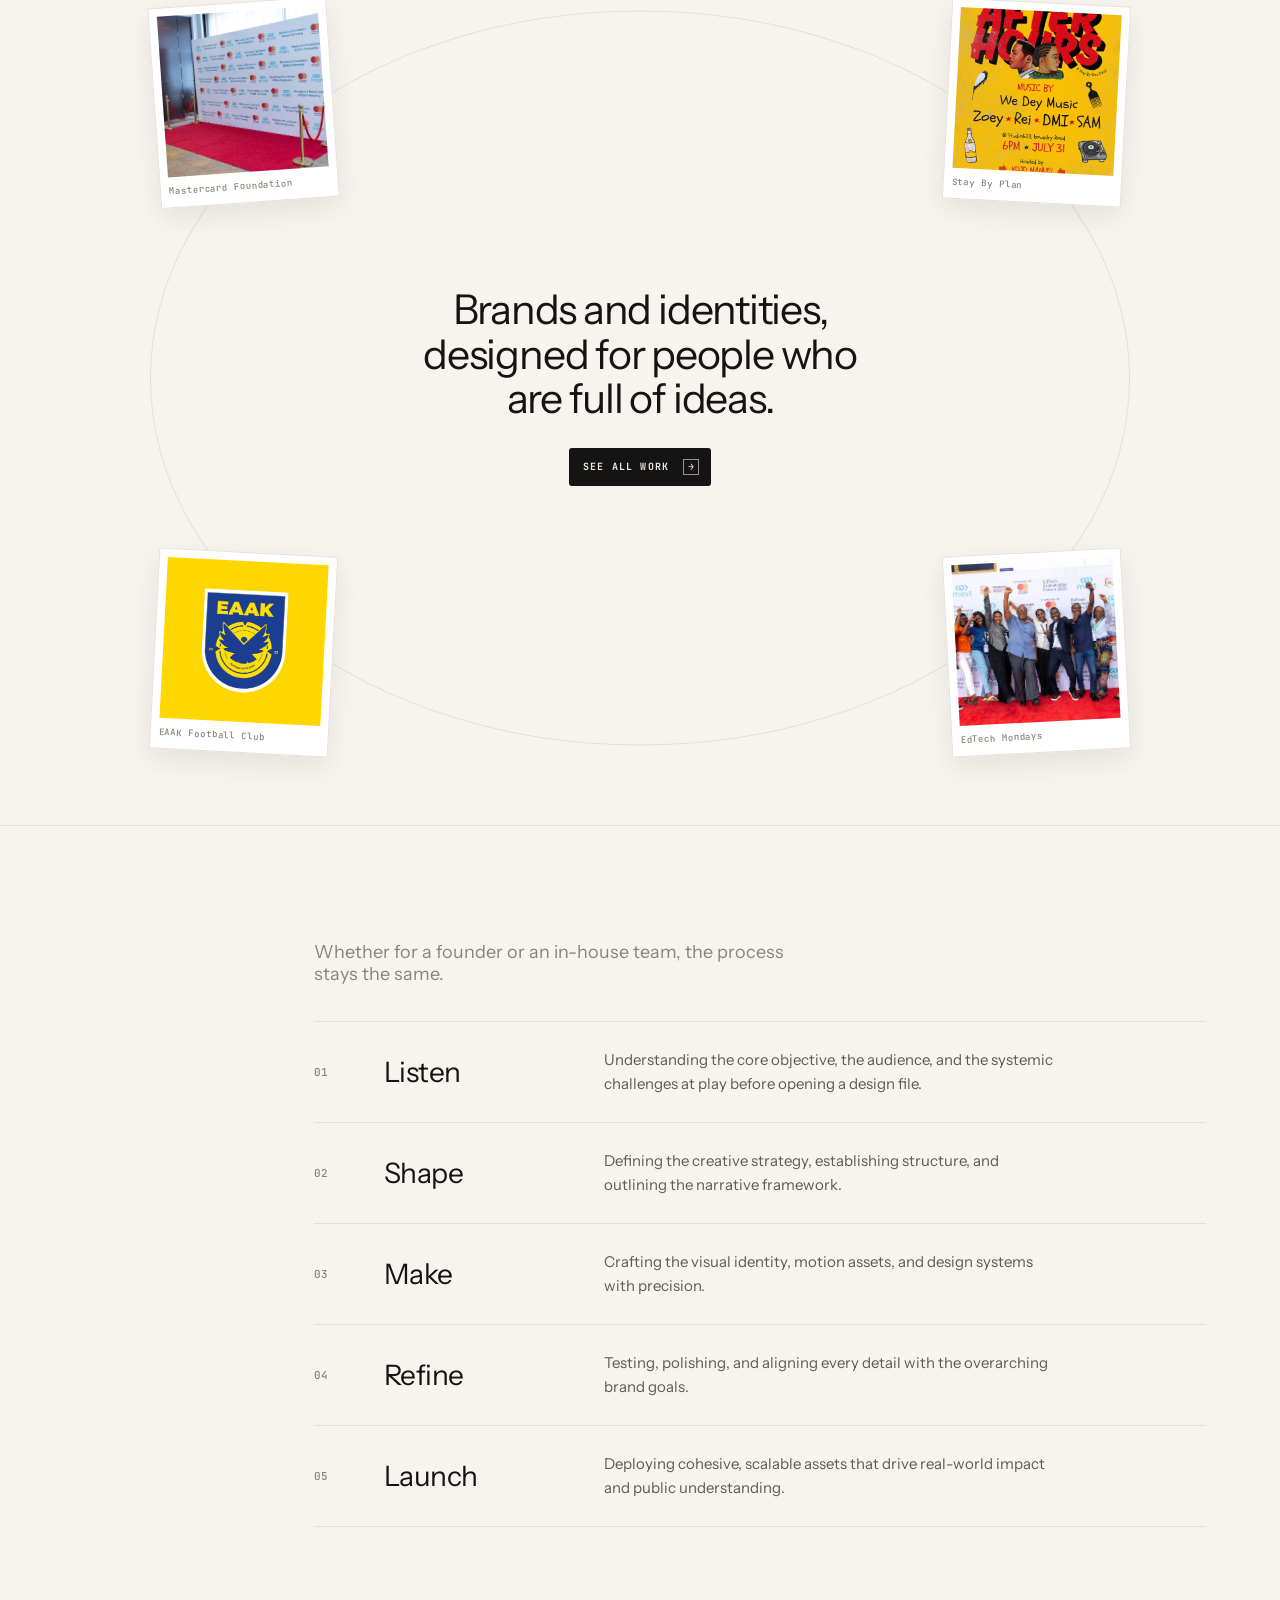
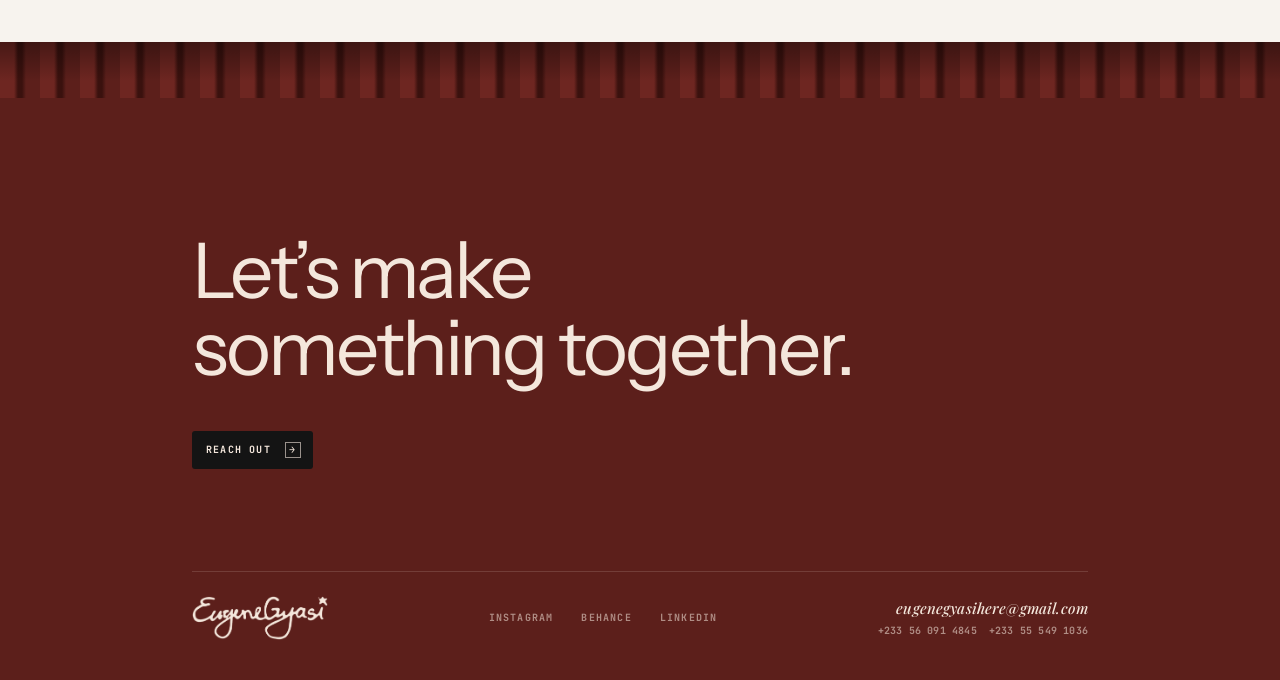
==== commit 2f1788f0: "Add real project images, new About page and footer contact details - Real images and videos for all " ====
--- a/index.html
+++ b/index.html
@@ -230,7 +230,6 @@
       cursor: pointer;
     }
     .hover-word:hover { color: var(--wine); }
-    .hint { color: var(--muted); font-size: 10px; margin-top: 30px; }
 
     /* Floating preview for hover words */
     .preview {
@@ -277,7 +276,7 @@
     .card {
       position: absolute;
       z-index: 2;
-      width: clamp(110px, 12vw, 190px);
+      width: clamp(130px, 14vw, 220px);
       background: #fff;
       padding: 8px 8px 10px;
       border: 1px solid var(--line);
@@ -287,14 +286,10 @@
     .card:hover { transform: rotate(0) scale(1.06) !important; box-shadow: 0 20px 40px rgba(0,0,0,.16); z-index: 4; }
     .card img { width: 100%; aspect-ratio: 1; object-fit: cover; background: #ddd; }
     .card small { display: block; margin-top: 8px; font: 500 9px var(--mono); color: var(--muted); letter-spacing: .1em; }
-    .c1 { left: 20%; top: 5%;  transform: rotate(-3deg); }
-    .c2 { left: 50%; top: 1%;  transform: translateX(-50%) rotate(2deg); }
-    .c3 { right: 20%; top: 5%; transform: rotate(4deg); }
-    .c4 { left: 7%;  top: 38%; transform: rotate(-6deg); }
-    .c5 { right: 7%; top: 38%; transform: rotate(3deg); }
-    .c6 { left: 20%; bottom: 5%; transform: rotate(2deg); }
-    .c7 { left: 50%; bottom: 1%; transform: translateX(-50%) rotate(-2deg); }
-    .c8 { right: 20%; bottom: 5%; transform: rotate(-3deg); }
+    .c1 { left: 12%;  top: 8%;     transform: rotate(-4deg); }
+    .c2 { right: 12%; top: 8%;     transform: rotate(3deg); }
+    .c3 { left: 12%;  bottom: 8%;  transform: rotate(3deg); }
+    .c4 { right: 12%; bottom: 8%;  transform: rotate(-3deg); }
 
     /* ============ PROCESS ============ */
     .process-lead { font-size: 18px; color: var(--muted); margin: 0 0 36px; max-width: 40ch; }
@@ -368,6 +363,15 @@
     }
       .footer-logo { display: block; line-height: 0; }
     .footer-logo img { height: 44px; width: auto; }
+    .footer-contact { display: flex; flex-direction: column; align-items: flex-end; gap: 10px; text-align: right; }
+    .footer-contact .email { font: italic 500 clamp(15px, 1.15vw, 18px)/1 'Playfair Display', Georgia, serif; letter-spacing: .01em; text-transform: none; color: var(--cream); }
+    .footer-contact .phones { display: flex; flex-wrap: wrap; justify-content: flex-end; gap: 6px 12px; letter-spacing: .02em; color: var(--cream-muted); }
+    .footer-contact a { transition: color .2s ease; }
+    .footer-contact a:hover { color: #fff; }
+    @media (max-width: 700px) {
+      .footer-contact { align-items: flex-start; text-align: left; width: 100%; }
+      .footer-contact .phones { justify-content: flex-start; }
+    }
   </style>
 </head>
 
@@ -445,7 +449,6 @@
           <img class="chip" src="https://picsum.photos/seed/system-chip/120/80" alt="">
           that help complex ideas land with clarity, across Africa’s tech and social impact ecosystems.
         </p>
-        <div class="label hint">⌘ Hover the underlined words to see the work</div>
       </div>
     </section>
 
@@ -459,14 +462,10 @@
       </div>
 
       <div class="cards">
-        <a href="case-studies/mastercard-foundation-edtech-fellowship.html" class="card c1"><img src="https://picsum.photos/seed/mcf-hero/400/400" alt="Mastercard Foundation"><small>Mastercard Foundation</small></a>
-        <a href="case-studies/stay-by-plan.html" class="card c2"><img src="https://picsum.photos/seed/sbp-hero/400/400" alt="Stay By Plan"><small>Stay By Plan</small></a>
-        <a href="case-studies/eaak-football-club.html" class="card c3"><img src="https://picsum.photos/seed/eaak-hero/400/400" alt="EAAK Football Club"><small>EAAK Football Club</small></a>
-        <a href="case-studies/edtech-mondays.html" class="card c4"><img src="https://picsum.photos/seed/etm-hero/400/400" alt="EdTech Mondays"><small>EdTech Mondays</small></a>
-        <a href="case-studies/mastercard-foundation-edtech-fellowship.html" class="card c5"><img src="https://picsum.photos/seed/mcf-4/400/400" alt="Mastercard Foundation"><small>Mastercard Foundation</small></a>
-        <a href="case-studies/stay-by-plan.html" class="card c6"><img src="https://picsum.photos/seed/sbp-4/400/400" alt="Stay By Plan"><small>Stay By Plan</small></a>
-        <a href="case-studies/eaak-football-club.html" class="card c7"><img src="https://picsum.photos/seed/eaak-4/400/400" alt="EAAK Football Club"><small>EAAK Football Club</small></a>
-        <a href="case-studies/edtech-mondays.html" class="card c8"><img src="https://picsum.photos/seed/etm-4/400/400" alt="EdTech Mondays"><small>EdTech Mondays</small></a>
+        <a href="case-studies/mastercard-foundation-edtech-fellowship.html" class="card c1"><img src="images/projects/mastercard-foundation-edtech-fellowship/step-and-repeat.jpg" alt="Mastercard Foundation"><small>Mastercard Foundation</small></a>
+        <a href="case-studies/stay-by-plan.html" class="card c2"><img src="images/projects/stay-by-plan/after-hours-dj-list.jpg" alt="Stay By Plan"><small>Stay By Plan</small></a>
+        <a href="case-studies/eaak-football-club.html" class="card c3"><img src="images/projects/eaak-football-club/logo-yellow.jpg" alt="EAAK Football Club"><small>EAAK Football Club</small></a>
+        <a href="case-studies/edtech-mondays.html" class="card c4"><img src="images/projects/edtech-mondays/step-and-repeat-team.jpg" alt="EdTech Mondays"><small>EdTech Mondays</small></a>
       </div>
     </section>
 
@@ -478,15 +477,15 @@
         <p class="process-lead">Whether for a founder or an in-house team, the process stays the same.</p>
 
         <div class="step"><span class="step-num">01</span><h3>Listen</h3>
-          <p>I get to know the business, its audience, and what isn’t quite working yet.</p></div>
+          <p>Understanding the core objective, the audience, and the systemic challenges at play before opening a design file.</p></div>
         <div class="step"><span class="step-num">02</span><h3>Shape</h3>
-          <p>Research and insight become a clear direction, shared early so everyone is aligned.</p></div>
+          <p>Defining the creative strategy, establishing structure, and outlining the narrative framework.</p></div>
         <div class="step"><span class="step-num">03</span><h3>Make</h3>
-          <p>The identity comes to life: logo, type, colour, imagery, and the details that make it one system.</p></div>
+          <p>Crafting the visual identity, motion assets, and design systems with precision.</p></div>
         <div class="step"><span class="step-num">04</span><h3>Refine</h3>
-          <p>Feedback comes in, details get sharper, and the brand is tested across real applications.</p></div>
+          <p>Testing, polishing, and aligning every detail with the overarching brand goals.</p></div>
         <div class="step"><span class="step-num">05</span><h3>Launch</h3>
-          <p>A complete brand, with the files and guidelines that keep any team consistent as it grows.</p></div>
+          <p>Deploying cohesive, scalable assets that drive real-world impact and public understanding.</p></div>
       </div>
     </section>
 
@@ -502,11 +501,17 @@
     <div class="footer-row label">
       <a href="index.html" class="footer-logo" aria-label="Eugene Gyasi — Home"><img src="images/logo-cream.png" alt="Eugene Gyasi" width="1246" height="402"></a>
       <nav>
-        <a href="#">Instagram</a>
-        <a href="#">Behance</a>
-        <a href="#">LinkedIn</a>
+        <a href="https://www.instagram.com/eugenegyasi_" target="_blank" rel="noopener">Instagram</a>
+        <a href="https://www.behance.net/gyasieugen5d35" target="_blank" rel="noopener">Behance</a>
+        <a href="https://www.linkedin.com/in/eugene-gyasi" target="_blank" rel="noopener">LinkedIn</a>
       </nav>
-      <span>© <span id="year"></span> Eugene Gyasi</span>
+      <div class="footer-contact">
+        <a class="email" href="mailto:eugenegyasihere@gmail.com">eugenegyasihere@gmail.com</a>
+        <div class="phones">
+          <a href="tel:+233560914845">+233 56 091 4845</a>
+          <a href="tel:+233555491036">+233 55 549 1036</a>
+        </div>
+      </div>
     </div>
   </footer>
 
@@ -526,7 +531,6 @@
       menuBtn.setAttribute('aria-expanded', false);
     }));
 
-    document.getElementById('year').textContent = new Date().getFullYear();
 
     // Hover-word image preview that follows the cursor
     const preview = document.getElementById('preview');
